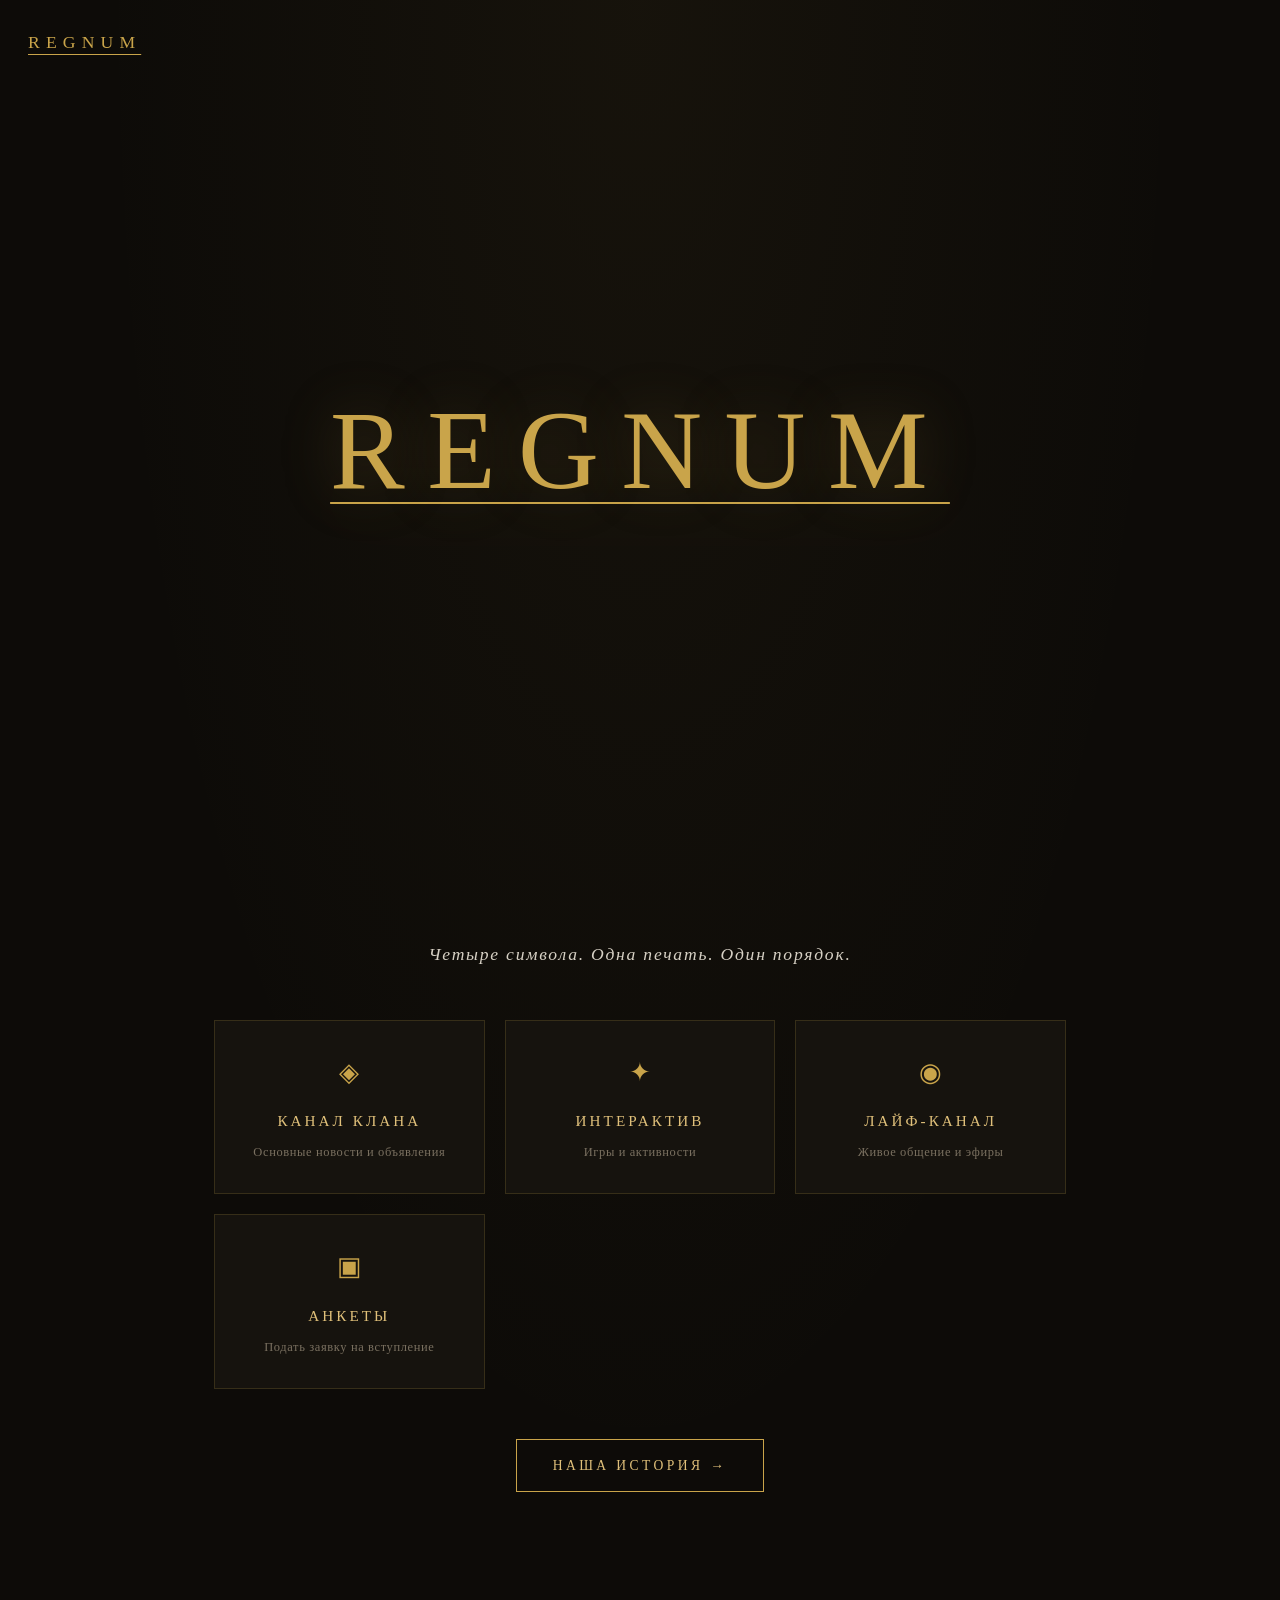
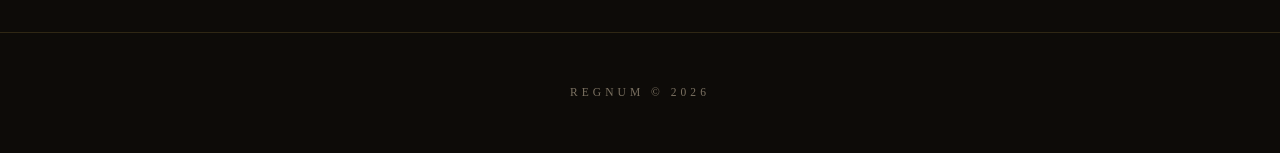
==== index.html @ 89a6cab1 "Add files via upload" ====
<!DOCTYPE html>
<html lang="ru">
<head>
    <meta charset="UTF-8">
    <meta name="viewport" content="width=device-width, initial-scale=1.0">
    <title>REGNUM — Главная</title>
    <link rel="stylesheet" href="style.css">
</head>
<body>

    <button class="menu-toggle" id="menu-toggle">REGNUM</button>

    <aside class="side-nav" id="side-nav">
        <button class="side-close" id="side-close">&times;</button>
        <a href="index.html" class="side-link">Главная</a>
        <a href="history.html" class="side-link">История</a>
        <a href="patent.html" class="side-link">Патент</a>
        <a href="rules.html" class="side-link">Правила</a>
        <a href="chats.html" class="side-link">Чаты</a>
        <a href="contacts.html" class="side-link">Контакты</a>
        <a href="games.html" class="side-link">Игры</a>
    </aside>
    <div class="overlay" id="overlay"></div>

    <header class="hero">
        <h1 class="site-title">REGNUM</h1>
    </header>

    <section class="home-links">
        <p class="home-text">Четыре символа. Одна печать. Один порядок.</p>

        <div class="link-grid">
            <a href="https://t.me/regnumcla" target="_blank" class="link-card">
                <span class="link-icon">◈</span>
                <span class="link-title">Канал клана</span>
                <span class="link-desc">Основные новости и объявления</span>
            </a>
            <a href="https://t.me/regnuminter" target="_blank" class="link-card">
                <span class="link-icon">✦</span>
                <span class="link-title">Интерактив</span>
                <span class="link-desc">Игры и активности</span>
            </a>
            <a href="https://t.me/regnumlife" target="_blank" class="link-card">
                <span class="link-icon">◉</span>
                <span class="link-title">Лайф-канал</span>
                <span class="link-desc">Живое общение и эфиры</span>
            </a>
            <a href="https://t.me/Questionnairesreg" target="_blank" class="link-card">
                <span class="link-icon">▣</span>
                <span class="link-title">Анкеты</span>
                <span class="link-desc">Подать заявку на вступление</span>
            </a>
        </div>

        <a href="history.html" class="home-btn">Наша история →</a>
    </section>

    <footer class="footer">
        <p>REGNUM © 2026</p>
    </footer>

    <script src="script.js"></script>
</body>
</html>
---- style.css ----
/* ===== БАЗА ===== */
* {
    margin: 0;
    padding: 0;
    box-sizing: border-box;
}

:root {
    --bg: #0d0b08;
    --bg-soft: #16130e;
    --gold: #c9a44a;
    --gold-light: #e0c07a;
    --text: #d6d0c4;
    --muted: #7a7060;
    --line: rgba(201, 164, 74, 0.18);
}

body {
    background-color: var(--bg);
    color: var(--text);
    font-family: 'Georgia', 'Times New Roman', serif;
    line-height: 1.7;
    letter-spacing: 0.3px;
    background-image: radial-gradient(ellipse at 50% 0%, rgba(201, 164, 74, 0.05) 0%, transparent 60%);
}

a {
    color: var(--gold-light);
    text-decoration: none;
    transition: opacity 0.3s;
}

a:hover {
    opacity: 0.7;
}

/* ===== КНОПКА МЕНЮ ===== */
.menu-toggle {
    position: fixed;
    top: 24px;
    left: 24px;
    z-index: 60;
    background: transparent;
    border: none;
    color: var(--gold);
    font-family: inherit;
    font-size: 1.1rem;
    letter-spacing: 0.35em;
    cursor: pointer;
    padding: 8px 4px;
    text-decoration: underline;
    text-underline-offset: 6px;
    text-decoration-thickness: 1px;
    transition: color 0.3s;
}

.menu-toggle:hover {
    color: var(--gold-light);
}

/* ===== БОКОВАЯ НАВИГАЦИЯ ===== */
.side-nav {
    position: fixed;
    top: 0;
    left: 0;
    width: 280px;
    height: 100vh;
    background: var(--bg-soft);
    border-right: 1px solid var(--line);
    display: flex;
    flex-direction: column;
    padding: 80px 30px 30px;
    gap: 18px;
    transform: translateX(-100%);
    transition: transform 0.4s ease;
    z-index: 70;
}

.side-nav.open {
    transform: translateX(0);
}

.side-close {
    position: absolute;
    top: 18px;
    right: 22px;
    background: none;
    border: none;
    color: var(--muted);
    font-size: 1.8rem;
    cursor: pointer;
    transition: color 0.3s;
}

.side-close:hover {
    color: var(--gold-light);
}

.side-link {
    font-size: 0.95rem;
    letter-spacing: 0.2em;
    color: var(--muted);
    text-transform: uppercase;
    padding: 8px 0;
    border-bottom: 1px solid rgba(201, 164, 74, 0.08);
    transition: color 0.3s, padding-left 0.3s;
}

.side-link:hover {
    color: var(--gold-light);
    padding-left: 8px;
}

/* ===== ОВЕРЛЕЙ ===== */
.overlay {
    position: fixed;
    inset: 0;
    background: rgba(8, 7, 5, 0.7);
    backdrop-filter: blur(3px);
    display: none;
    z-index: 65;
}

.overlay.open {
    display: block;
}

/* ===== ГЛАВНЫЙ ЭКРАН ===== */
.hero {
    min-height: 100vh;
    display: flex;
    flex-direction: column;
    justify-content: center;
    align-items: center;
    text-align: center;
    padding: 40px 20px;
}

.site-title {
    font-size: clamp(3rem, 12vw, 7rem);
    letter-spacing: 0.2em;
    color: var(--gold);
    font-weight: 400;
    text-shadow: 0 0 60px rgba(201, 164, 74, 0.25);
    text-decoration: underline;
    text-underline-offset: 14px;
    text-decoration-thickness: 2px;
}

/* ===== ГЛАВНАЯ: ССЫЛКИ ===== */
.home-links {
    max-width: 900px;
    margin: 0 auto;
    padding: 40px 24px 100px;
    text-align: center;
}

.home-text {
    font-size: 1.1rem;
    color: var(--text);
    font-style: italic;
    letter-spacing: 0.1em;
    margin-bottom: 50px;
}

.link-grid {
    display: grid;
    grid-template-columns: repeat(auto-fit, minmax(200px, 1fr));
    gap: 20px;
    margin-bottom: 50px;
}

.link-card {
    display: flex;
    flex-direction: column;
    align-items: center;
    justify-content: center;
    gap: 8px;
    border: 1px solid var(--line);
    background: var(--bg-soft);
    padding: 30px 20px;
    text-align: center;
    transition: border-color 0.3s, background 0.3s, transform 0.3s;
}

.link-card:hover {
    border-color: var(--gold);
    background: rgba(201, 164, 74, 0.05);
    transform: translateY(-4px);
    opacity: 1;
}

.link-icon {
    font-size: 1.6rem;
    color: var(--gold);
    margin-bottom: 6px;
}

.link-title {
    font-size: 0.95rem;
    letter-spacing: 0.2em;
    color: var(--gold-light);
    text-transform: uppercase;
}

.link-desc {
    font-size: 0.78rem;
    color: var(--muted);
    letter-spacing: 0.05em;
}

.home-btn {
    display: inline-block;
    border: 1px solid var(--gold);
    padding: 14px 36px;
    letter-spacing: 0.25em;
    font-size: 0.85rem;
    color: var(--gold-light);
    text-transform: uppercase;
    transition: background 0.3s;
}

.home-btn:hover {
    background: rgba(201, 164, 74, 0.08);
    opacity: 1;
}

/* ===== ОБЩИЕ ЗАГОЛОВКИ ===== */
.page-title {
    font-size: 1.6rem;
    letter-spacing: 0.35em;
    color: var(--gold);
    text-transform: uppercase;
    font-weight: 400;
    margin-bottom: 20px;
    text-align: center;
    text-decoration: underline;
    text-underline-offset: 8px;
    text-decoration-thickness: 1px;
}

.page-sub {
    text-align: center;
    color: var(--muted);
    font-style: italic;
    margin-bottom: 50px;
    font-size: 0.9rem;
}

/* ===== ИСТОРИЯ ===== */
.history-hero {
    max-width: 900px;
    margin: 0 auto;
    padding: 120px 24px 80px;
}

.photo-single {
    max-width: 600px;
    margin: 0 auto;
}

.photo-item {
    cursor: pointer;
    text-align: center;
    transition: transform 0.3s;
}

.photo-item:hover {
    transform: translateY(-4px);
}

.photo-item img {
    width: 100%;
    height: 360px;
    object-fit: cover;
    border: 1px solid var(--line);
    transition: border-color 0.3s, box-shadow 0.3s;
    display: block;
}

.photo-item:hover img {
    border-color: var(--gold);
    box-shadow: 0 0 30px rgba(201, 164, 74, 0.15);
}

.photo-caption {
    display: block;
    margin-top: 14px;
    font-size: 0.8rem;
    letter-spacing: 0.2em;
    color: var(--gold-light);
    text-transform: uppercase;
}

/* ===== МОДАЛЬНОЕ ОКНО ===== */
.modal {
    position: fixed;
    inset: 0;
    background: rgba(8, 7, 5, 0.88);
    backdrop-filter: blur(6px);
    display: none;
    align-items: center;
    justify-content: center;
    padding: 24px;
    z-index: 100;
}

.modal.open {
    display: flex;
}

.modal-box {
    background: var(--bg-soft);
    border: 1px solid var(--gold);
    max-width: 560px;
    width: 100%;
    max-height: 80vh;
    overflow-y: auto;
    padding: 40px;
    position: relative;
}

.modal-close {
    position: absolute;
    top: 12px;
    right: 18px;
    background: none;
    border: none;
    color: var(--muted);
    font-size: 1.6rem;
    cursor: pointer;
    transition: color 0.3s;
}

.modal-close:hover {
    color: var(--gold-light);
}

.modal-box h3 {
    font-size: 1.1rem;
    letter-spacing: 0.25em;
    color: var(--gold-light);
    margin-bottom: 20px;
    font-weight: 400;
    text-transform: uppercase;
}

.modal-box p {
    color: var(--text);
    margin-bottom: 16px;
    text-align: justify;
}

/* ===== ПАТЕНТ ===== */
.patent-section {
    max-width: 720px;
    margin: 0 auto;
    padding: 120px 24px 80px;
}

.patent-text {
    color: var(--text);
    margin-bottom: 40px;
    text-align: justify;
}

.patent-text strong {
    color: var(--gold);
    font-weight: 400;
}

.patent-subtitle {
    font-size: 0.95rem;
    letter-spacing: 0.3em;
    color: var(--gold);
    margin-bottom: 20px;
    font-weight: 400;
}

.protected-names {
    display: flex;
    flex-wrap: wrap;
    gap: 14px;
    margin-bottom: 30px;
}

.protected-names span {
    border: 1px solid var(--gold);
    padding: 8px 22px;
    letter-spacing: 0.3em;
    font-size: 0.8rem;
    color: var(--gold);
    background: rgba(201, 164, 74, 0.03);
}

.patent-note {
    font-size: 0.85rem;
    color: var(--muted);
    font-style: italic;
    margin-bottom: 20px;
}

.patent-date {
    font-size: 0.75rem;
    letter-spacing: 0.3em;
    color: var(--muted);
}

/* ===== ПРАВИЛА ===== */
.rules-section {
    max-width: 800px;
    margin: 0 auto;
    padding: 120px 24px 80px;
}

.rules-intro {
    color: var(--muted);
    font-style: italic;
    margin-bottom: 40px;
    text-align: center;
}

.rule-block {
    margin-bottom: 44px;
}

.rule-block h3 {
    font-size: 0.9rem;
    letter-spacing: 0.3em;
    color: var(--gold);
    margin-bottom: 16px;
    font-weight: 400;
    text-decoration: underline;
    text-underline-offset: 6px;
}

.rule-block ul {
    list-style: none;
}

.rule-block li {
    padding: 10px 0 10px 22px;
    position: relative;
    color: var(--text);
    border-bottom: 1px solid rgba(201, 164, 74, 0.07);
    font-size: 0.95rem;
}

.rule-block li::before {
    content: "✦";
    position: absolute;
    left: 0;
    color: var(--gold);
    font-size: 0.7rem;
    top: 14px;
}

/* ===== ЧАТЫ ===== */
.chats-section {
    max-width: 800px;
    margin: 0 auto;
    padding: 120px 24px 80px;
}

.chats-intro {
    text-align: center;
    color: var(--muted);
    font-style: italic;
    margin-bottom: 40px;
}

.chat-grid {
    display: grid;
    grid-template-columns: repeat(auto-fit, minmax(180px, 1fr));
    gap: 20px;
    margin-bottom: 30px;
}

.chat-card {
    border: 1px solid var(--line);
    background: var(--bg-soft);
    padding: 30px 20px;
    text-align: center;
    transition: border-color 0.3s, background 0.3s;
}

.chat-card:hover {
    border-color: var(--gold);
    background: rgba(201, 164, 74, 0.05);
}

.chat-card h3 {
    color: var(--gold);
    letter-spacing: 0.3em;
    font-size: 1.1rem;
    margin-bottom: 12px;
    font-weight: 400;
}

.chat-card p {
    font-size: 0.85rem;
    color: var(--muted);
}

.chats-note {
    font-size: 0.85rem;
    color: var(--muted);
    font-style: italic;
    text-align: center;
}

/* ===== КОНТАКТЫ ===== */
.contacts-section {
    max-width: 800px;
    margin: 0 auto;
    padding: 120px 24px 80px;
}

.contacts-intro {
    text-align: center;
    color: var(--muted);
    font-style: italic;
    margin-bottom: 50px;
}

.owners-grid {
    display: grid;
    grid-template-columns: repeat(auto-fit, minmax(220px, 1fr));
    gap: 30px;
}

.owner-card {
    border: 1px solid var(--line);
    background: var(--bg-soft);
    padding: 30px 24px;
    text-align: center;
    transition: border-color 0.3s, box-shadow 0.3s;
}

.owner-card:hover {
    border-color: var(--gold);
    box-shadow: 0 0 30px rgba(201, 164, 74, 0.1);
}

.owner-photo {
    width: 120px;
    height: 120px;
    border-radius: 50%;
    object-fit: cover;
    border: 1px solid var(--line);
    margin-bottom: 18px;
    transition: border-color 0.3s;
}

.owner-card:hover .owner-photo {
    border-color: var(--gold);
}

.owner-name {
    color: var(--gold-light);
    letter-spacing: 0.2em;
    font-size: 1rem;
    margin-bottom: 6px;
    font-weight: 400;
}

.owner-role {
    font-size: 0.75rem;
    letter-spacing: 0.25em;
    color: var(--muted);
    text-transform: uppercase;
    margin-bottom: 18px;
}

.owner-link {
    display: inline-block;
    border: 1px solid var(--line);
    padding: 8px 20px;
    font-size: 0.8rem;
    letter-spacing: 0.2em;
    color: var(--gold-light);
    text-transform: uppercase;
    transition: border-color 0.3s, background 0.3s;
}

.owner-link:hover {
    border-color: var(--gold);
    background: rgba(201, 164, 74, 0.05);
    opacity: 1;
}

/* ===== ИГРЫ ===== */
.games-section {
    max-width: 800px;
    margin: 0 auto;
    padding: 120px 24px 80px;
}

.games-intro {
    text-align: center;
    color: var(--muted);
    font-style: italic;
    margin-bottom: 50px;
}

.games-grid {
    display: grid;
    grid-template-columns: repeat(auto-fit, minmax(200px, 1fr));
    gap: 24px;
}

.game-card {
    border: 1px solid var(--line);
    background: var(--bg-soft);
    padding: 30px 24px;
    text-align: center;
    transition: border-color 0.3s, background 0.3s;
}

.game-card:hover {
    border-color: var(--gold);
    background: rgba(201, 164, 74, 0.05);
}

.game-card h3 {
    color: var(--gold);
    letter-spacing: 0.3em;
    font-size: 1rem;
    margin-bottom: 12px;
    font-weight: 400;
}

.game-card p {
    font-size: 0.85rem;
    color: var(--muted);
}

/* ===== ПОДВАЛ ===== */
.footer {
    text-align: center;
    padding: 50px 20px;
    font-size: 0.72rem;
    letter-spacing: 0.35em;
    color: var(--muted);
    border-top: 1px solid var(--line);
    margin-top: 40px;
}

/* ===== МОБИЛЬНАЯ ВЕРСИЯ ===== */
@media (max-width: 700px) {
    .menu-toggle {
        top: 18px;
        left: 18px;
        font-size: 0.95rem;
    }
    .side-nav {
        width: 260px;
    }
    .history-hero,
    .patent-section,
    .rules-section,
    .chats-section,
    .contacts-section,
    .games-section {
        padding: 100px 18px 60px;
    }
    .photo-item img {
        height: 260px;
    }
    .chat-grid,
    .games-grid {
        grid-template-columns: repeat(2, 1fr);
    }
    .modal-box {
        padding: 28px 22px;
    }
}
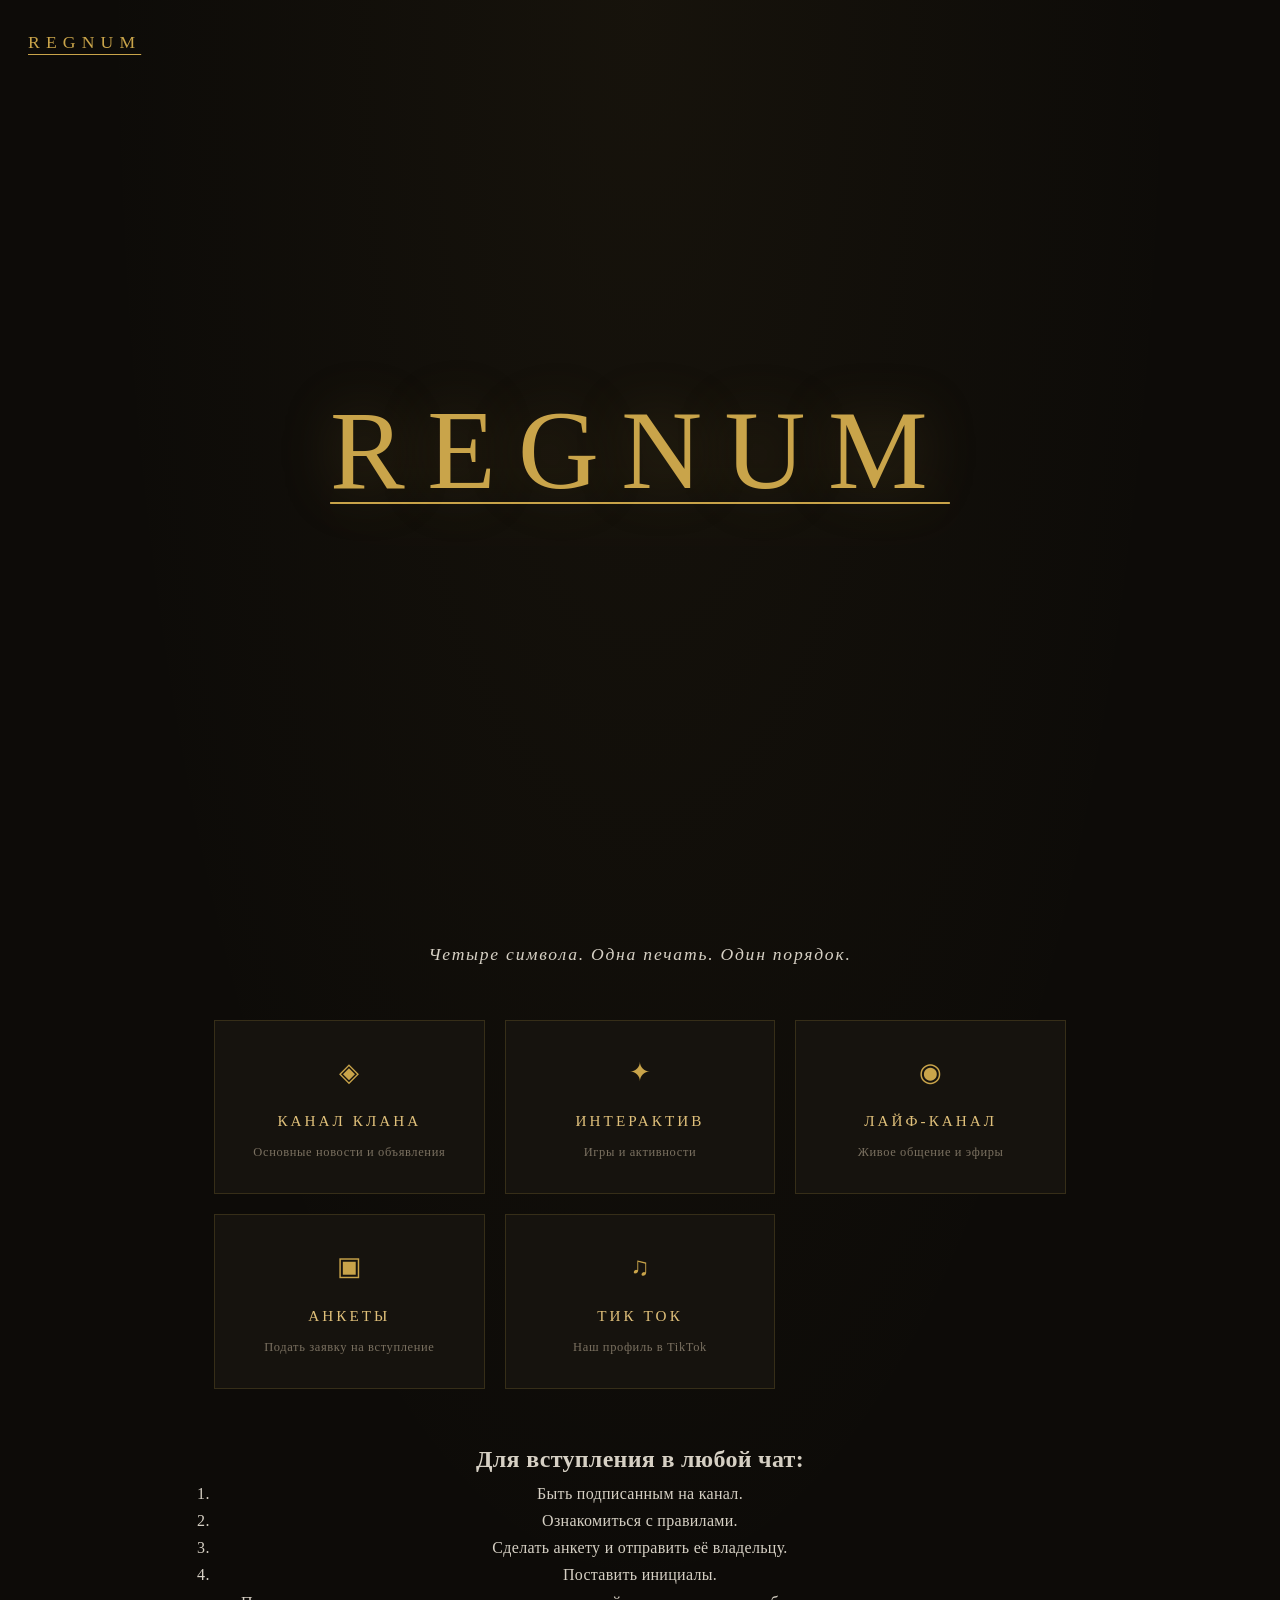
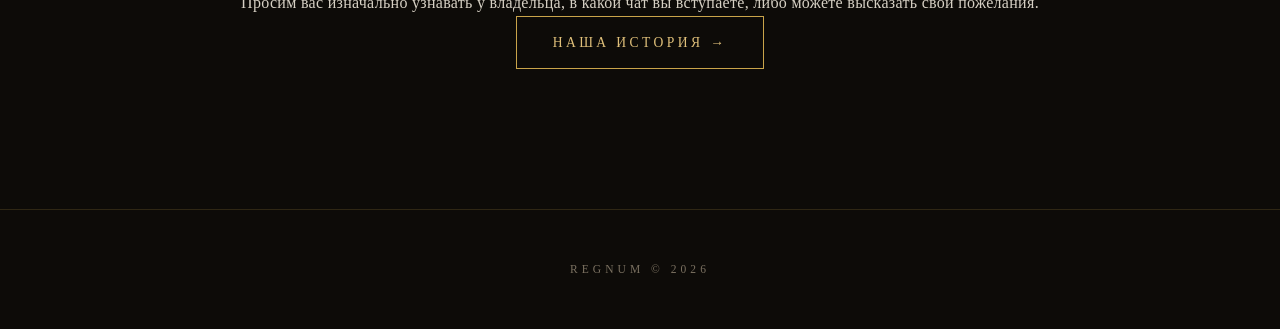
==== commit 86b8d0ca: "Update index.html" ====
--- a/index.html
+++ b/index.html
@@ -29,6 +29,7 @@
     <section class="home-links">
         <p class="home-text">Четыре символа. Одна печать. Один порядок.</p>
 
+        <!-- КАНАЛЫ -->
         <div class="link-grid">
             <a href="https://t.me/regnumcla" target="_blank" class="link-card">
                 <span class="link-icon">◈</span>
@@ -50,6 +51,28 @@
                 <span class="link-title">Анкеты</span>
                 <span class="link-desc">Подать заявку на вступление</span>
             </a>
+            <!-- НОВЫЙ БЛОК ТИК ТОК -->
+            <a href="https://www.tiktok.com/@regnum.clan" target="_blank" class="link-card">
+                <span class="link-icon">♫</span>
+                <span class="link-title">Тик Ток</span>
+                <span class="link-desc">Наш профиль в TikTok</span>
+            </a>
+        </div>
+
+        <!-- БЛОК ПРАВИЛ ДЛЯ ВСТУПЛЕНИЯ -->
+        <div class="join-rules-block">
+            <h2 class="join-title">Для вступления в любой чат:</h2>
+            
+            <ol class="join-list">
+                <li>Быть подписанным на канал.</li>
+                <li>Ознакомиться с правилами.</li>
+                <li>Сделать анкету и отправить её владельцу.</li>
+                <li>Поставить инициалы.</li>
+            </ol>
+
+            <p class="join-note">
+                Просим вас изначально узнавать у владельца, в какой чат вы вступаете, либо можете высказать свои пожелания.
+            </p>
         </div>
 
         <a href="history.html" class="home-btn">Наша история →</a>
@@ -61,4 +84,4 @@
 
     <script src="script.js"></script>
 </body>
-</html>+</html>
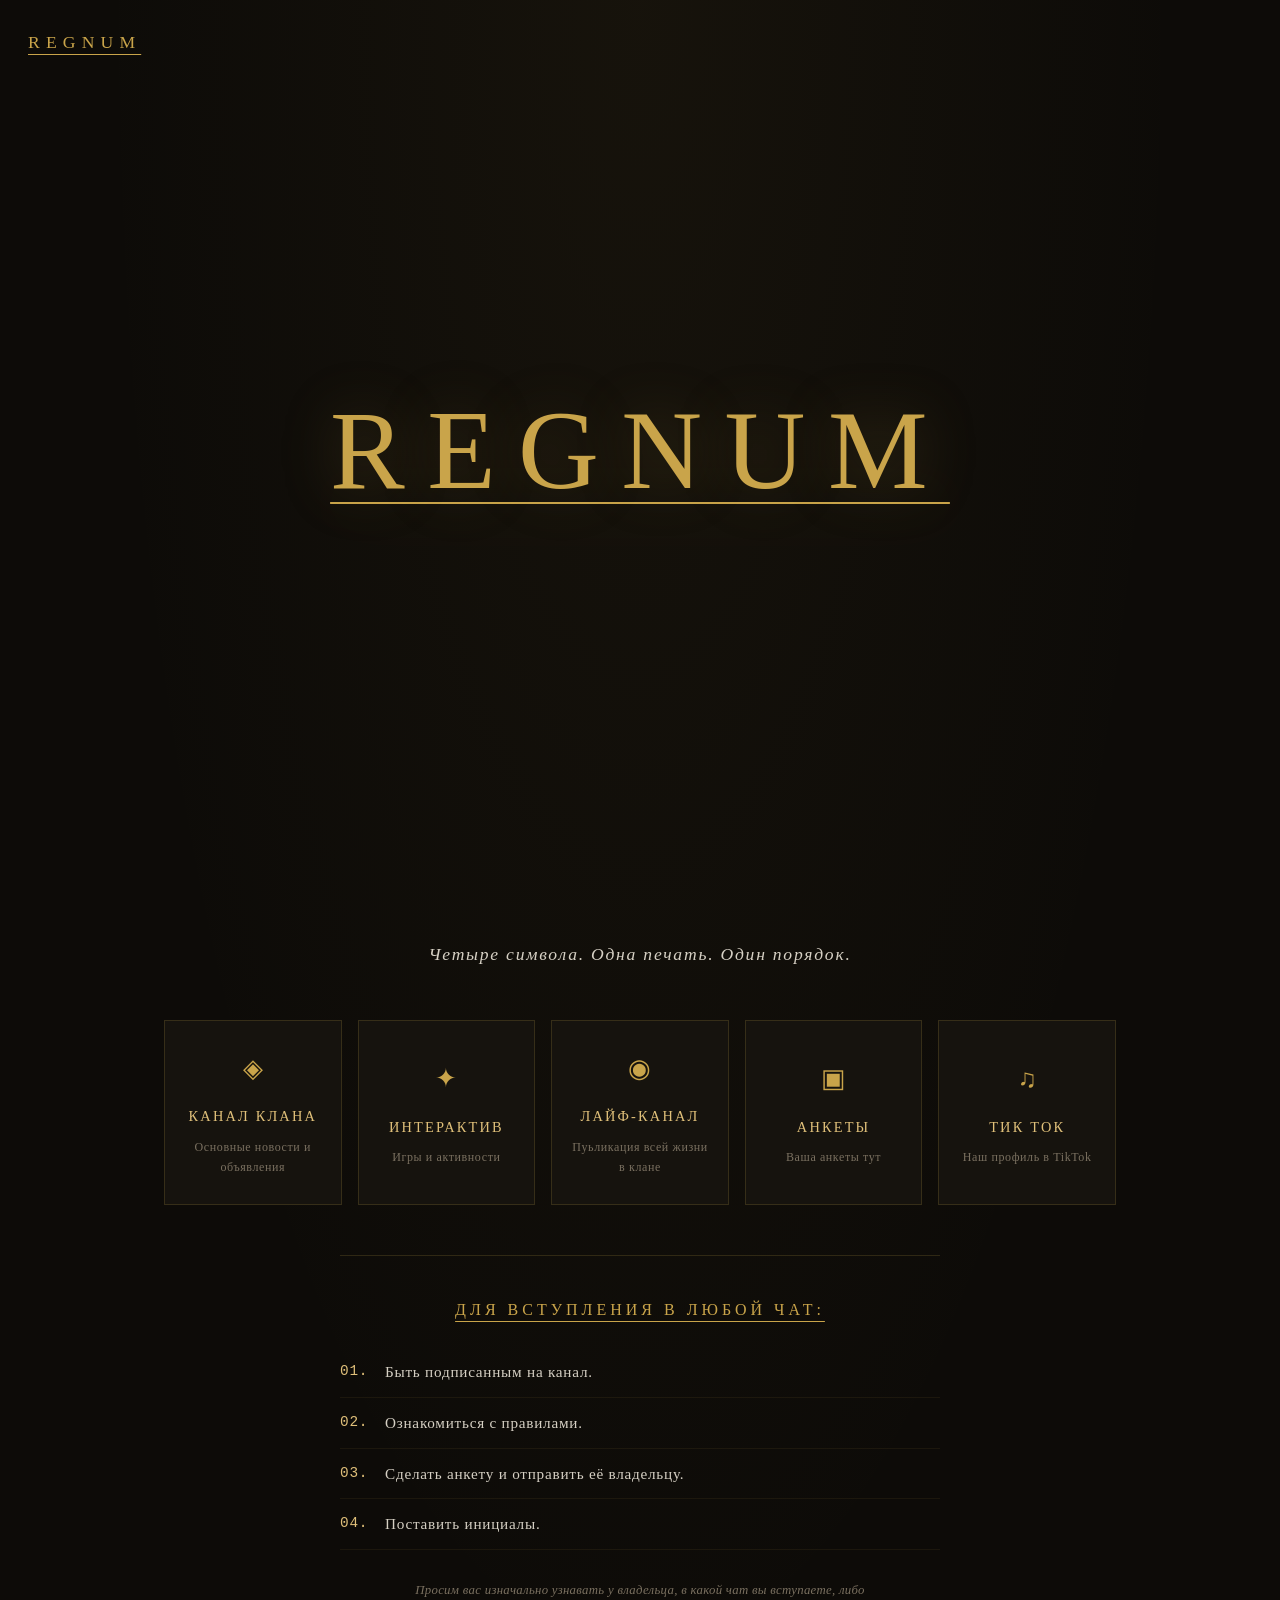
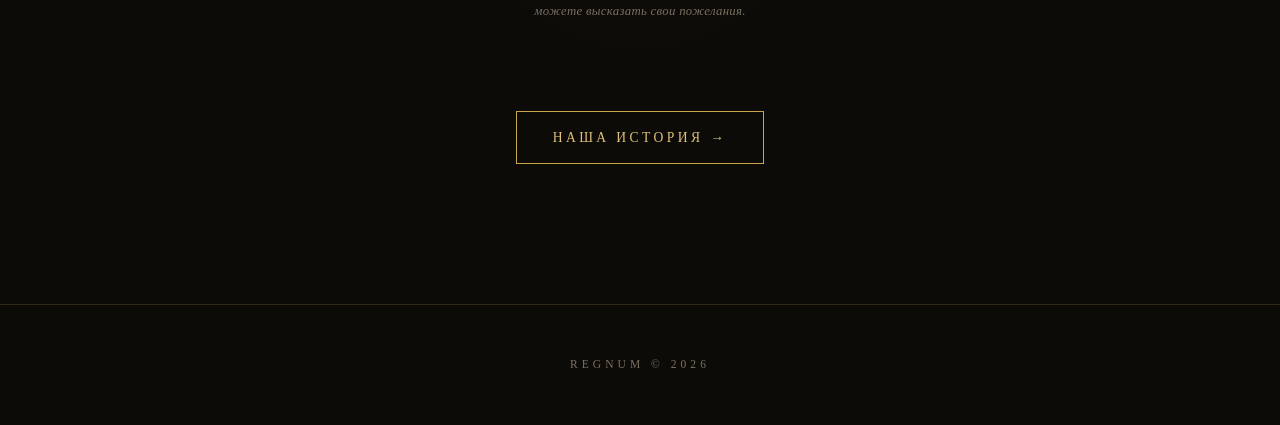
==== commit 51325781: "Update index.html" ====
--- a/index.html
+++ b/index.html
@@ -44,12 +44,12 @@
             <a href="https://t.me/regnumlife" target="_blank" class="link-card">
                 <span class="link-icon">◉</span>
                 <span class="link-title">Лайф-канал</span>
-                <span class="link-desc">Живое общение и эфиры</span>
+                <span class="link-desc">Пуьликация всей жизни в клане</span>
             </a>
             <a href="https://t.me/Questionnairesreg" target="_blank" class="link-card">
                 <span class="link-icon">▣</span>
                 <span class="link-title">Анкеты</span>
-                <span class="link-desc">Подать заявку на вступление</span>
+                <span class="link-desc">Ваша анкеты тут</span>
             </a>
             <!-- НОВЫЙ БЛОК ТИК ТОК -->
             <a href="https://www.tiktok.com/@regnum.clan" target="_blank" class="link-card">
--- a/style.css
+++ b/style.css
@@ -147,9 +147,9 @@
     text-decoration-thickness: 2px;
 }
 
-/* ===== ГЛАВНАЯ: ССЫЛКИ ===== */
+/* ===== ГЛАВНАЯ: ССЫЛКИ (КАНАЛЫ) ===== */
 .home-links {
-    max-width: 900px;
+    max-width: 1000px; /* Сделали чуть шире, чтобы влезло 5 блоков */
     margin: 0 auto;
     padding: 40px 24px 100px;
     text-align: center;
@@ -163,10 +163,11 @@
     margin-bottom: 50px;
 }
 
+/* Обновленная сетка для 5 элементов */
 .link-grid {
     display: grid;
-    grid-template-columns: repeat(auto-fit, minmax(200px, 1fr));
-    gap: 20px;
+    grid-template-columns: repeat(auto-fit, minmax(170px, 1fr)); 
+    gap: 16px;
     margin-bottom: 50px;
 }
 
@@ -178,7 +179,7 @@
     gap: 8px;
     border: 1px solid var(--line);
     background: var(--bg-soft);
-    padding: 30px 20px;
+    padding: 26px 16px; /* Чуть уменьшили отступы, чтобы блоки были аккуратнее */
     text-align: center;
     transition: border-color 0.3s, background 0.3s, transform 0.3s;
 }
@@ -197,16 +198,73 @@
 }
 
 .link-title {
+    font-size: 0.9rem; /* Чуть уменьшили, чтобы «Канал клана» не переносился */
+    letter-spacing: 0.15em;
+    color: var(--gold-light);
+    text-transform: uppercase;
+}
+
+.link-desc {
+    font-size: 0.75rem;
+    color: var(--muted);
+    letter-spacing: 0.05em;
+}
+
+/* ===== БЛОК ПРАВИЛ ДЛЯ ВСТУПЛЕНИЯ ===== */
+.join-rules-block {
+    max-width: 600px;
+    margin: 0 auto 50px;
+    padding: 40px 0;
+    border-top: 1px solid var(--line);
+    text-align: left;
+}
+
+.join-title {
+    font-size: 1rem;
+    letter-spacing: 0.25em;
+    color: var(--gold);
+    text-transform: uppercase;
+    font-weight: 400;
+    margin-bottom: 24px;
+    text-align: center;
+    text-decoration: underline;
+    text-underline-offset: 6px;
+}
+
+.join-list {
+    list-style: none;
+    counter-reset: join-step;
+    margin-bottom: 30px;
+}
+
+.join-list li {
+    counter-increment: join-step;
+    padding: 12px 0 12px 45px;
+    position: relative;
+    color: var(--text);
+    border-bottom: 1px solid rgba(201, 164, 74, 0.08);
     font-size: 0.95rem;
-    letter-spacing: 0.2em;
-    color: var(--gold-light);
-    text-transform: uppercase;
-}
-
-.link-desc {
-    font-size: 0.78rem;
-    color: var(--muted);
     letter-spacing: 0.05em;
+}
+
+.join-list li::before {
+    content: counter(join-step, decimal-leading-zero) ".";
+    position: absolute;
+    left: 0;
+    top: 12px;
+    color: var(--gold-light);
+    font-family: 'Courier New', monospace;
+    font-size: 0.9rem;
+}
+
+.join-note {
+    font-size: 0.8rem;
+    color: var(--muted);
+    font-style: italic;
+    text-align: center;
+    line-height: 1.6;
+    max-width: 500px;
+    margin: 0 auto;
 }
 
 .home-btn {
@@ -471,7 +529,7 @@
 
 .chat-grid {
     display: grid;
-    grid-template-columns: repeat(auto-fit, minmax(180px, 1fr));
+    grid-template-columns: repeat(auto-fit, minmax(250px, 1fr));
     gap: 20px;
     margin-bottom: 30px;
 }
@@ -479,28 +537,42 @@
 .chat-card {
     border: 1px solid var(--line);
     background: var(--bg-soft);
-    padding: 30px 20px;
-    text-align: center;
-    transition: border-color 0.3s, background 0.3s;
-}
-
-.chat-card:hover {
-    border-color: var(--gold);
-    background: rgba(201, 164, 74, 0.05);
+    padding: 30px 24px;
+    text-align: center;
+    transition: all 0.3s ease;
+    display: flex;
+    flex-direction: column;
+    justify-content: center;
+    min-height: 180px;
 }
 
 .chat-card h3 {
-    color: var(--gold);
     letter-spacing: 0.3em;
-    font-size: 1.1rem;
-    margin-bottom: 12px;
+    font-size: 1.2rem;
+    margin-bottom: 16px;
     font-weight: 400;
 }
 
 .chat-card p {
     font-size: 0.85rem;
-    color: var(--muted);
-}
+    color: var(--text);
+    line-height: 1.5;
+}
+
+/* --- ЦВЕТА ЧАТОВ --- */
+.chat-reg:hover { border-color: #800020; box-shadow: 0 0 30px rgba(128, 0, 32, 0.2); }
+.chat-reg h3 { color: #c45a71; }
+.chat-reg:hover h3 { color: #ff6b8b; }
+
+.chat-num:hover { border-color: #1e3a8a; box-shadow: 0 0 30px rgba(30, 58, 138, 0.2); }
+.chat-num h3 { color: #5c7cfa; }
+.chat-num:hover h3 { color: #91a7ff; }
+
+.chat-aur:hover { border-color: var(--gold); box-shadow: 0 0 30px rgba(201, 164, 74, 0.15); }
+.chat-aur h3 { color: var(--gold); }
+
+.chat-umbra:hover { border-color: #8b6b47; box-shadow: 0 0 30px rgba(139, 107, 71, 0.15); }
+.chat-umbra h3 { color: #a88c6c; }
 
 .chats-note {
     font-size: 0.85rem;
@@ -671,7 +743,10 @@
     .games-grid {
         grid-template-columns: repeat(2, 1fr);
     }
+    .link-grid {
+        grid-template-columns: 1fr; /* На телефоне кнопки встанут в один ровный столбик */
+    }
     .modal-box {
         padding: 28px 22px;
     }
-}+}
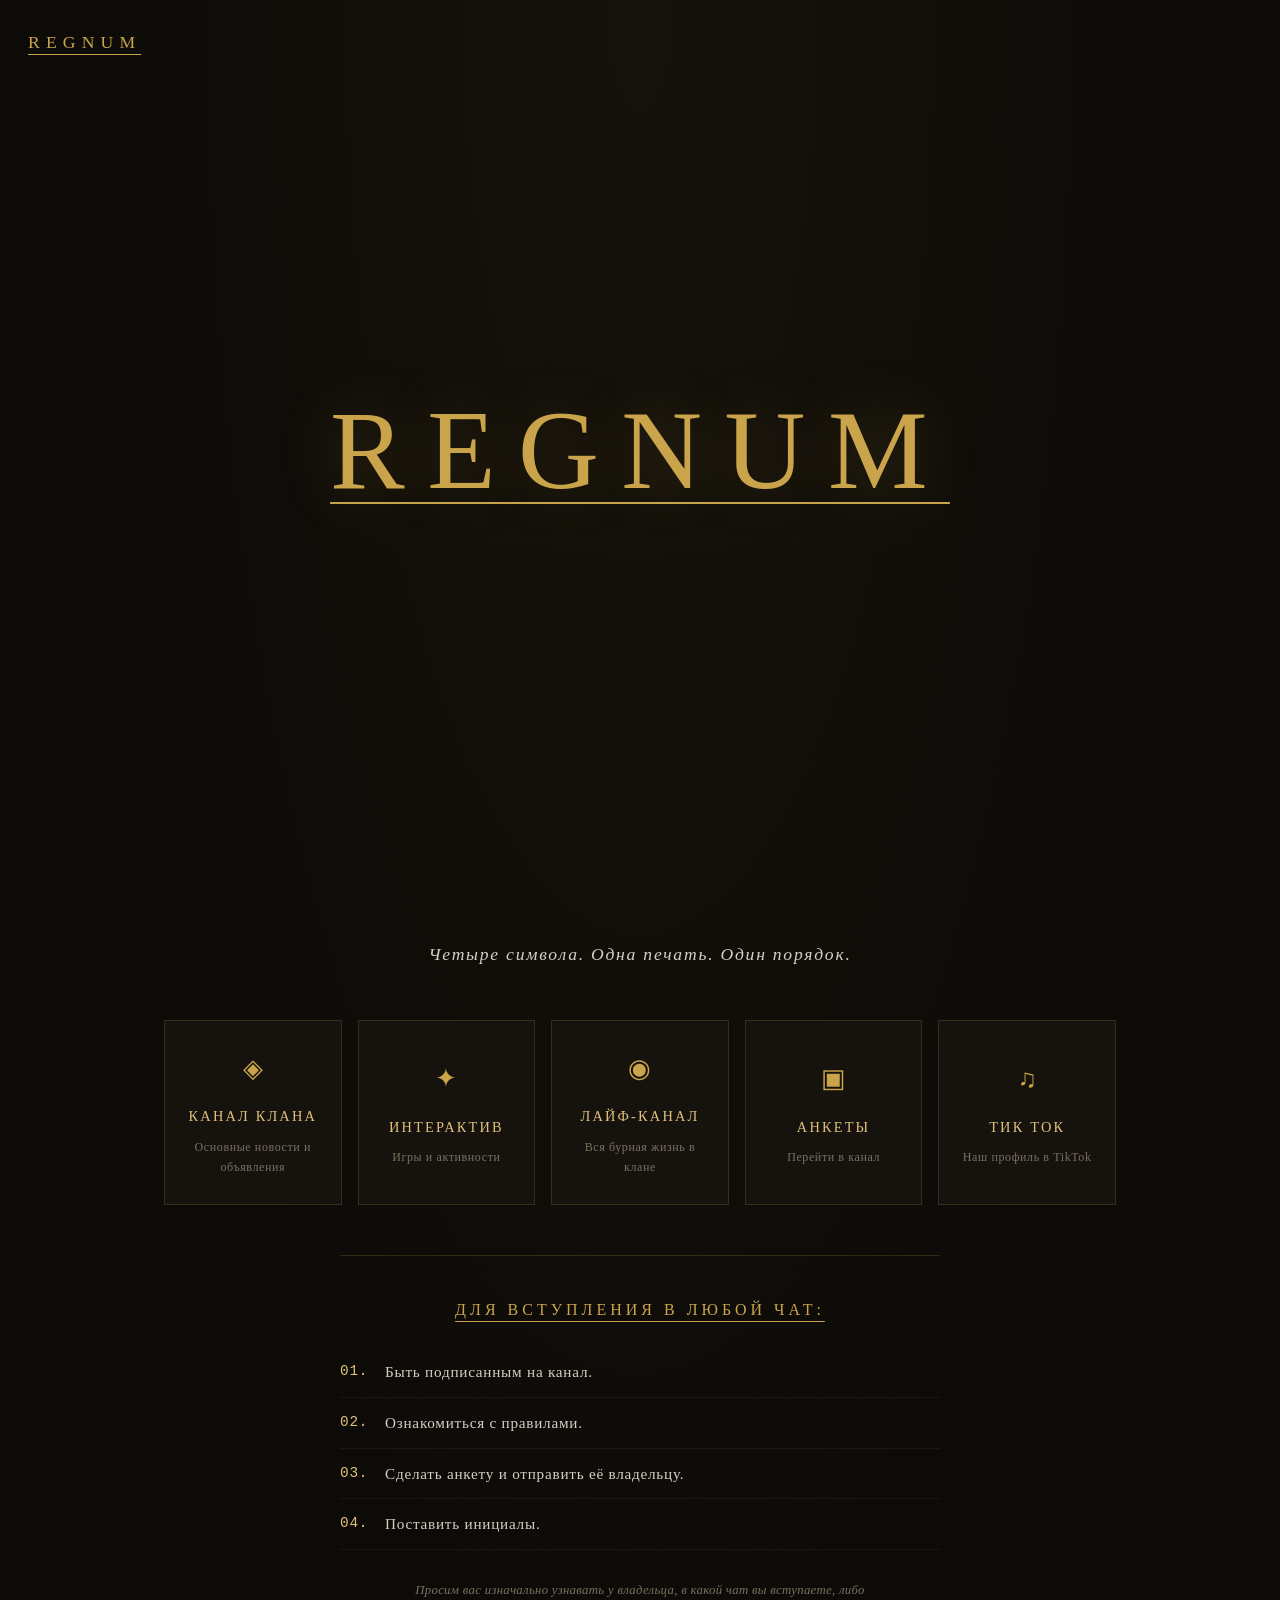
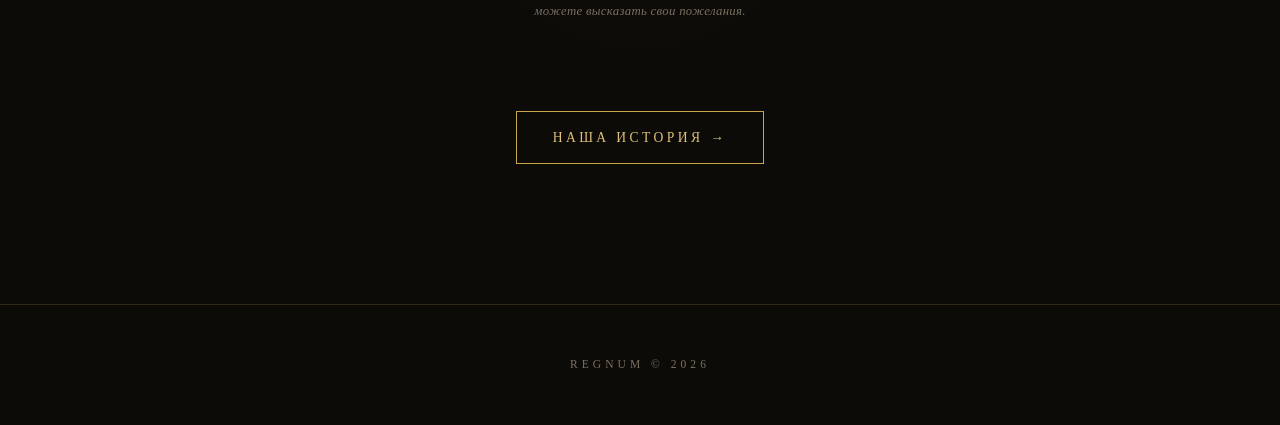
==== commit 53062fb1: "Update index.html" ====
--- a/index.html
+++ b/index.html
@@ -44,12 +44,12 @@
             <a href="https://t.me/regnumlife" target="_blank" class="link-card">
                 <span class="link-icon">◉</span>
                 <span class="link-title">Лайф-канал</span>
-                <span class="link-desc">Пуьликация всей жизни в клане</span>
+                <span class="link-desc">Вся бурная жизнь в клане</span>
             </a>
             <a href="https://t.me/Questionnairesreg" target="_blank" class="link-card">
                 <span class="link-icon">▣</span>
                 <span class="link-title">Анкеты</span>
-                <span class="link-desc">Ваша анкеты тут</span>
+                <span class="link-desc">Перейти в канал</span>
             </a>
             <!-- НОВЫЙ БЛОК ТИК ТОК -->
             <a href="https://www.tiktok.com/@regnum.clan" target="_blank" class="link-card">
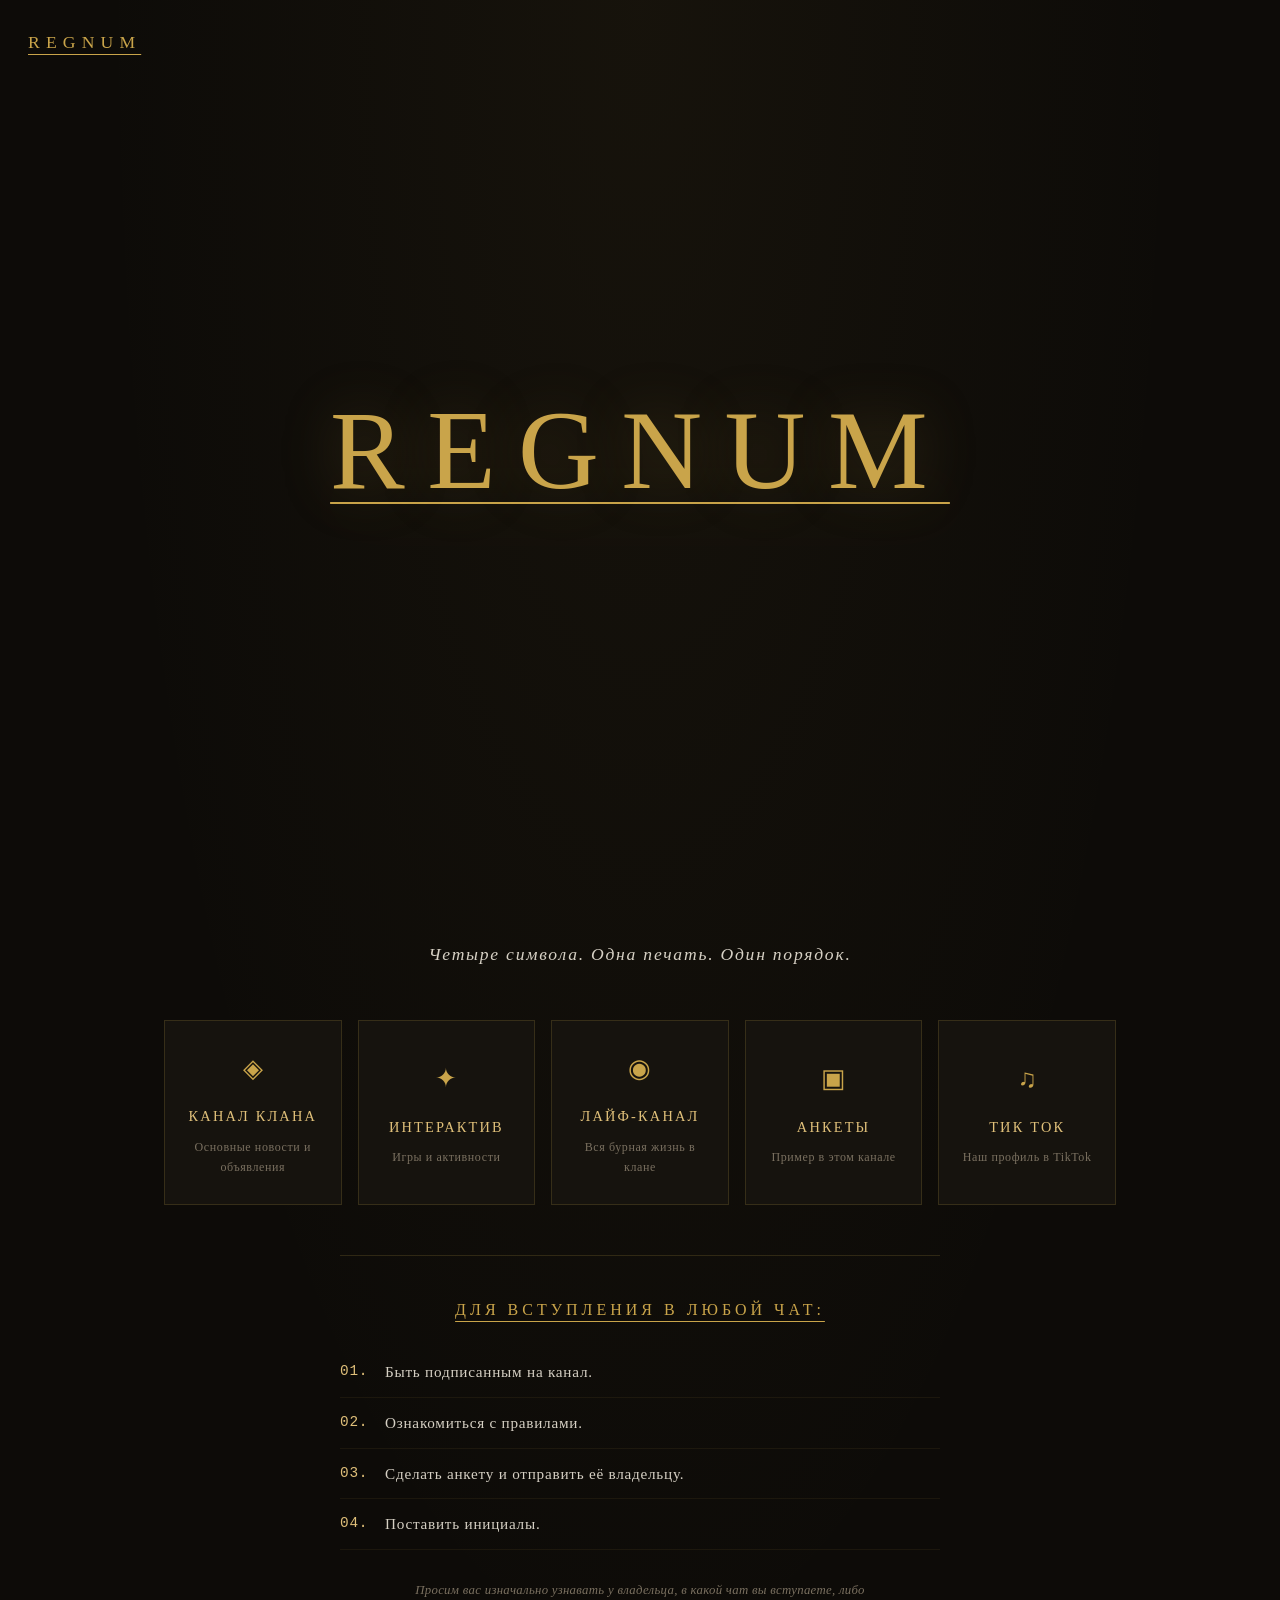
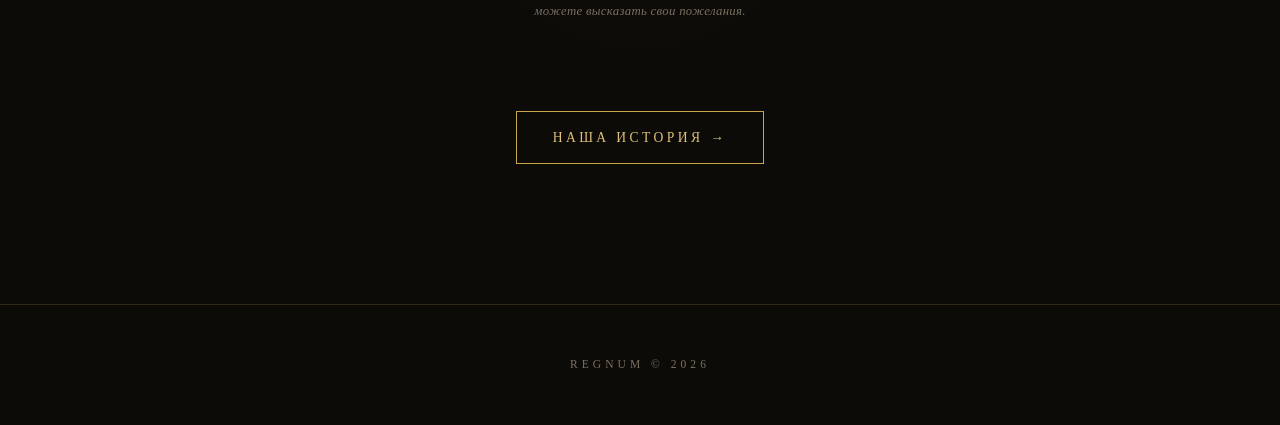
==== commit daf28c49: "Update index.html" ====
--- a/index.html
+++ b/index.html
@@ -49,7 +49,7 @@
             <a href="https://t.me/Questionnairesreg" target="_blank" class="link-card">
                 <span class="link-icon">▣</span>
                 <span class="link-title">Анкеты</span>
-                <span class="link-desc">Перейти в канал</span>
+                <span class="link-desc">Пример в этом канале</span>
             </a>
             <!-- НОВЫЙ БЛОК ТИК ТОК -->
             <a href="https://www.tiktok.com/@regnum.clan" target="_blank" class="link-card">
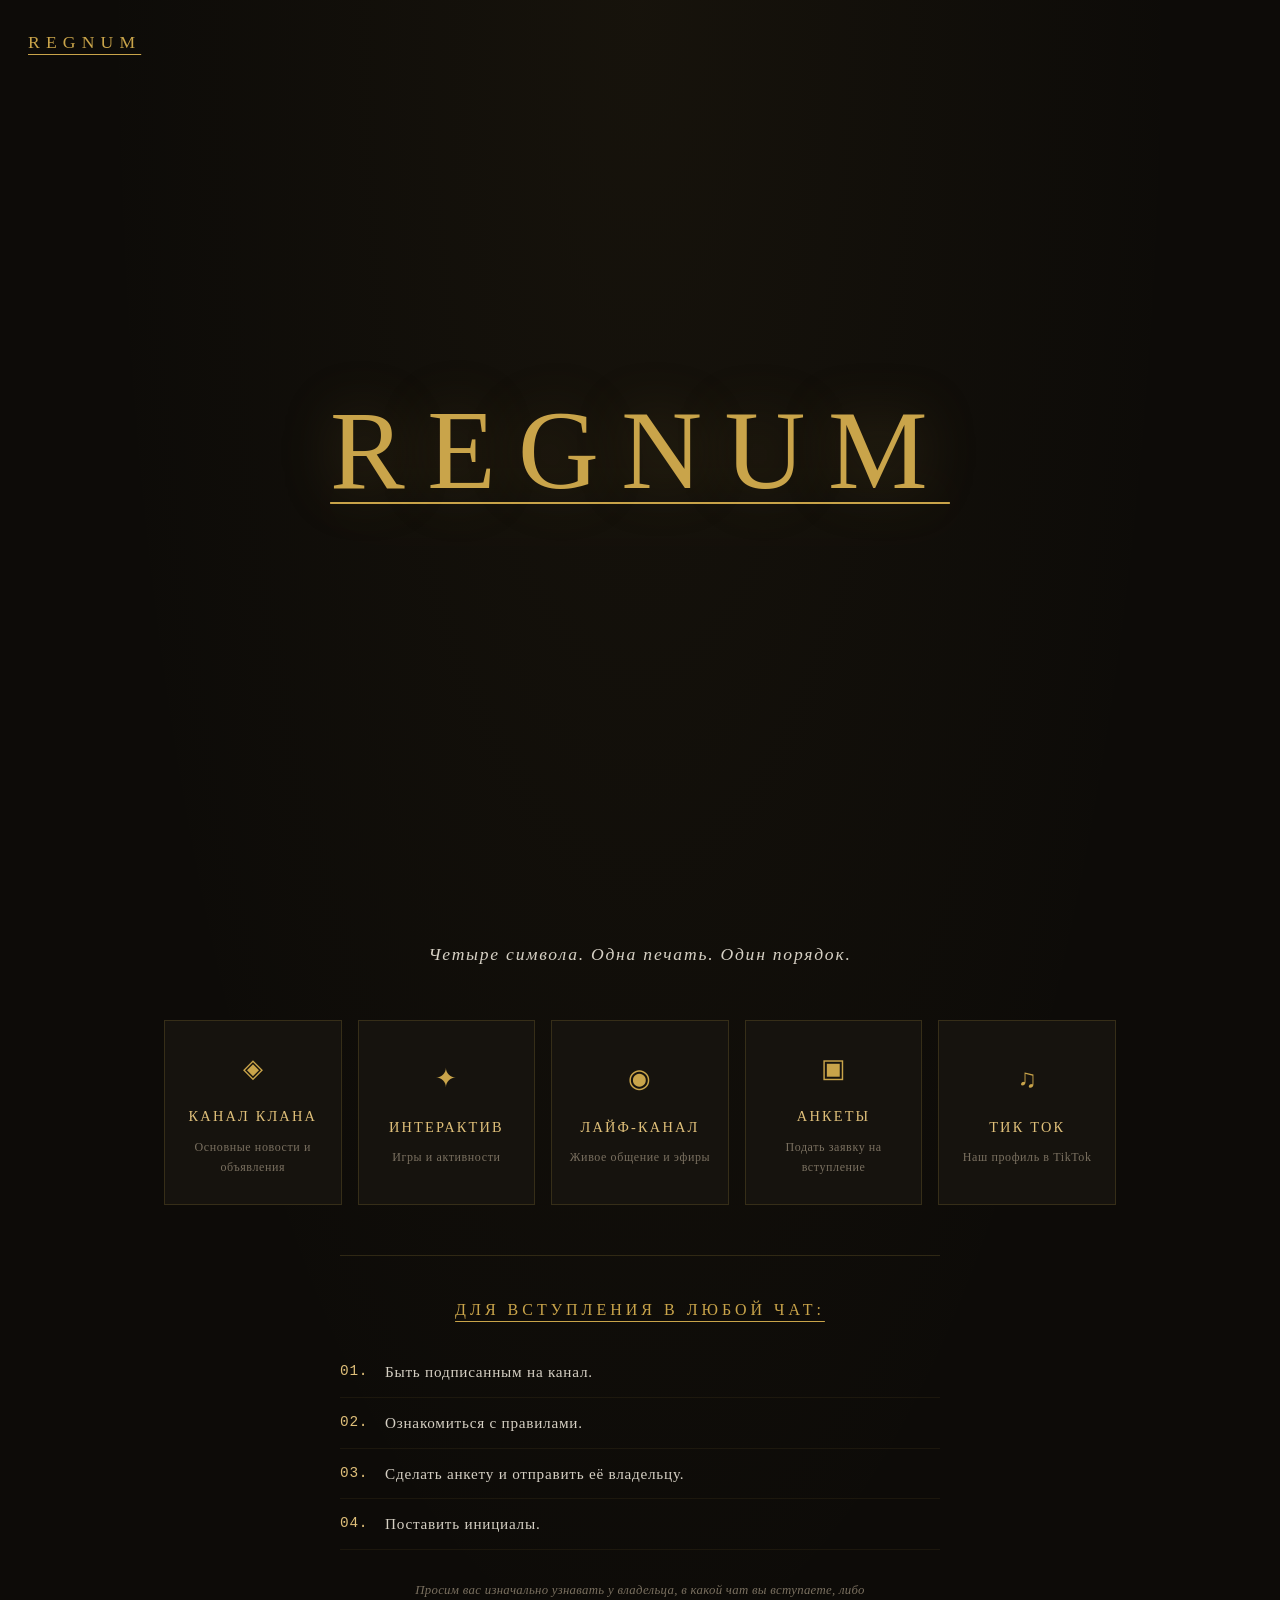
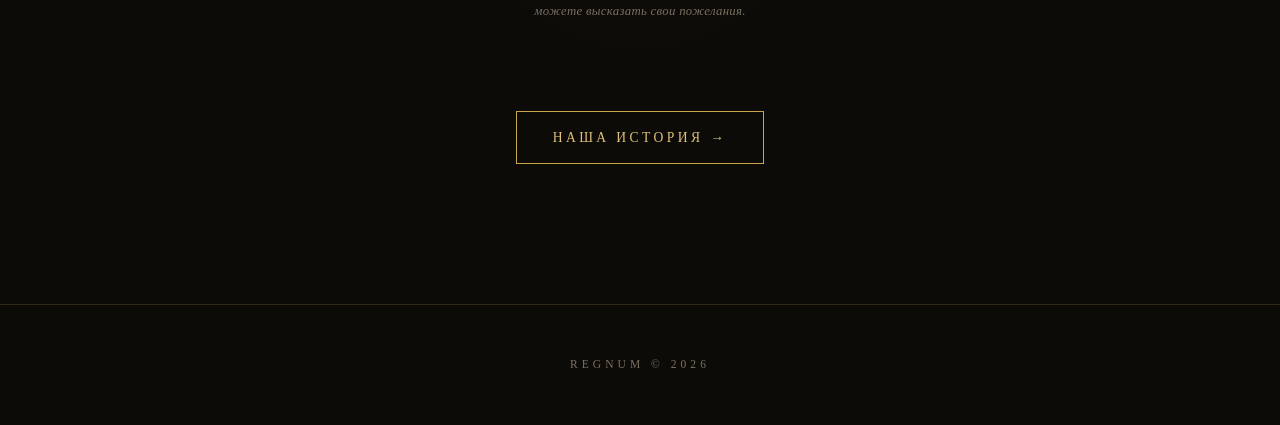
==== commit b138e878: "Update index.html" ====
--- a/index.html
+++ b/index.html
@@ -29,7 +29,6 @@
     <section class="home-links">
         <p class="home-text">Четыре символа. Одна печать. Один порядок.</p>
 
-        <!-- КАНАЛЫ -->
         <div class="link-grid">
             <a href="https://t.me/regnumcla" target="_blank" class="link-card">
                 <span class="link-icon">◈</span>
@@ -44,14 +43,13 @@
             <a href="https://t.me/regnumlife" target="_blank" class="link-card">
                 <span class="link-icon">◉</span>
                 <span class="link-title">Лайф-канал</span>
-                <span class="link-desc">Вся бурная жизнь в клане</span>
+                <span class="link-desc">Живое общение и эфиры</span>
             </a>
             <a href="https://t.me/Questionnairesreg" target="_blank" class="link-card">
                 <span class="link-icon">▣</span>
                 <span class="link-title">Анкеты</span>
-                <span class="link-desc">Пример в этом канале</span>
+                <span class="link-desc">Подать заявку на вступление</span>
             </a>
-            <!-- НОВЫЙ БЛОК ТИК ТОК -->
             <a href="https://www.tiktok.com/@regnum.clan" target="_blank" class="link-card">
                 <span class="link-icon">♫</span>
                 <span class="link-title">Тик Ток</span>
@@ -59,17 +57,14 @@
             </a>
         </div>
 
-        <!-- БЛОК ПРАВИЛ ДЛЯ ВСТУПЛЕНИЯ -->
         <div class="join-rules-block">
             <h2 class="join-title">Для вступления в любой чат:</h2>
-            
             <ol class="join-list">
                 <li>Быть подписанным на канал.</li>
                 <li>Ознакомиться с правилами.</li>
                 <li>Сделать анкету и отправить её владельцу.</li>
                 <li>Поставить инициалы.</li>
             </ol>
-
             <p class="join-note">
                 Просим вас изначально узнавать у владельца, в какой чат вы вступаете, либо можете высказать свои пожелания.
             </p>
--- a/style.css
+++ b/style.css
@@ -149,7 +149,7 @@
 
 /* ===== ГЛАВНАЯ: ССЫЛКИ (КАНАЛЫ) ===== */
 .home-links {
-    max-width: 1000px; /* Сделали чуть шире, чтобы влезло 5 блоков */
+    max-width: 1000px; 
     margin: 0 auto;
     padding: 40px 24px 100px;
     text-align: center;
@@ -163,7 +163,6 @@
     margin-bottom: 50px;
 }
 
-/* Обновленная сетка для 5 элементов */
 .link-grid {
     display: grid;
     grid-template-columns: repeat(auto-fit, minmax(170px, 1fr)); 
@@ -179,7 +178,7 @@
     gap: 8px;
     border: 1px solid var(--line);
     background: var(--bg-soft);
-    padding: 26px 16px; /* Чуть уменьшили отступы, чтобы блоки были аккуратнее */
+    padding: 26px 16px; 
     text-align: center;
     transition: border-color 0.3s, background 0.3s, transform 0.3s;
 }
@@ -198,7 +197,7 @@
 }
 
 .link-title {
-    font-size: 0.9rem; /* Чуть уменьшили, чтобы «Канал клана» не переносился */
+    font-size: 0.9rem; 
     letter-spacing: 0.15em;
     color: var(--gold-light);
     text-transform: uppercase;
@@ -560,19 +559,26 @@
 }
 
 /* --- ЦВЕТА ЧАТОВ --- */
+
+/* 1. REG - Бордовый */
 .chat-reg:hover { border-color: #800020; box-shadow: 0 0 30px rgba(128, 0, 32, 0.2); }
 .chat-reg h3 { color: #c45a71; }
 .chat-reg:hover h3 { color: #ff6b8b; }
 
+/* 2. NUM - Темно-синий */
 .chat-num:hover { border-color: #1e3a8a; box-shadow: 0 0 30px rgba(30, 58, 138, 0.2); }
 .chat-num h3 { color: #5c7cfa; }
 .chat-num:hover h3 { color: #91a7ff; }
 
-.chat-aur:hover { border-color: var(--gold); box-shadow: 0 0 30px rgba(201, 164, 74, 0.15); }
-.chat-aur h3 { color: var(--gold); }
-
-.chat-umbra:hover { border-color: #8b6b47; box-shadow: 0 0 30px rgba(139, 107, 71, 0.15); }
-.chat-umbra h3 { color: #a88c6c; }
+/* 3. AUR - Темно-зеленый */
+.chat-aur:hover { border-color: #14532d; box-shadow: 0 0 30px rgba(20, 83, 45, 0.3); }
+.chat-aur h3 { color: #4ade80; } /* Светло-зеленый для читаемости */
+.chat-aur:hover h3 { color: #86efac; }
+
+/* 4. UMBRA - Темно-фиолетовый */
+.chat-umbra:hover { border-color: #4c1d95; box-shadow: 0 0 30px rgba(76, 29, 149, 0.3); }
+.chat-umbra h3 { color: #a78bfa; } /* Светло-фиолетовый для читаемости */
+.chat-umbra:hover h3 { color: #c4b5fd; }
 
 .chats-note {
     font-size: 0.85rem;
@@ -744,7 +750,7 @@
         grid-template-columns: repeat(2, 1fr);
     }
     .link-grid {
-        grid-template-columns: 1fr; /* На телефоне кнопки встанут в один ровный столбик */
+        grid-template-columns: 1fr;
     }
     .modal-box {
         padding: 28px 22px;
